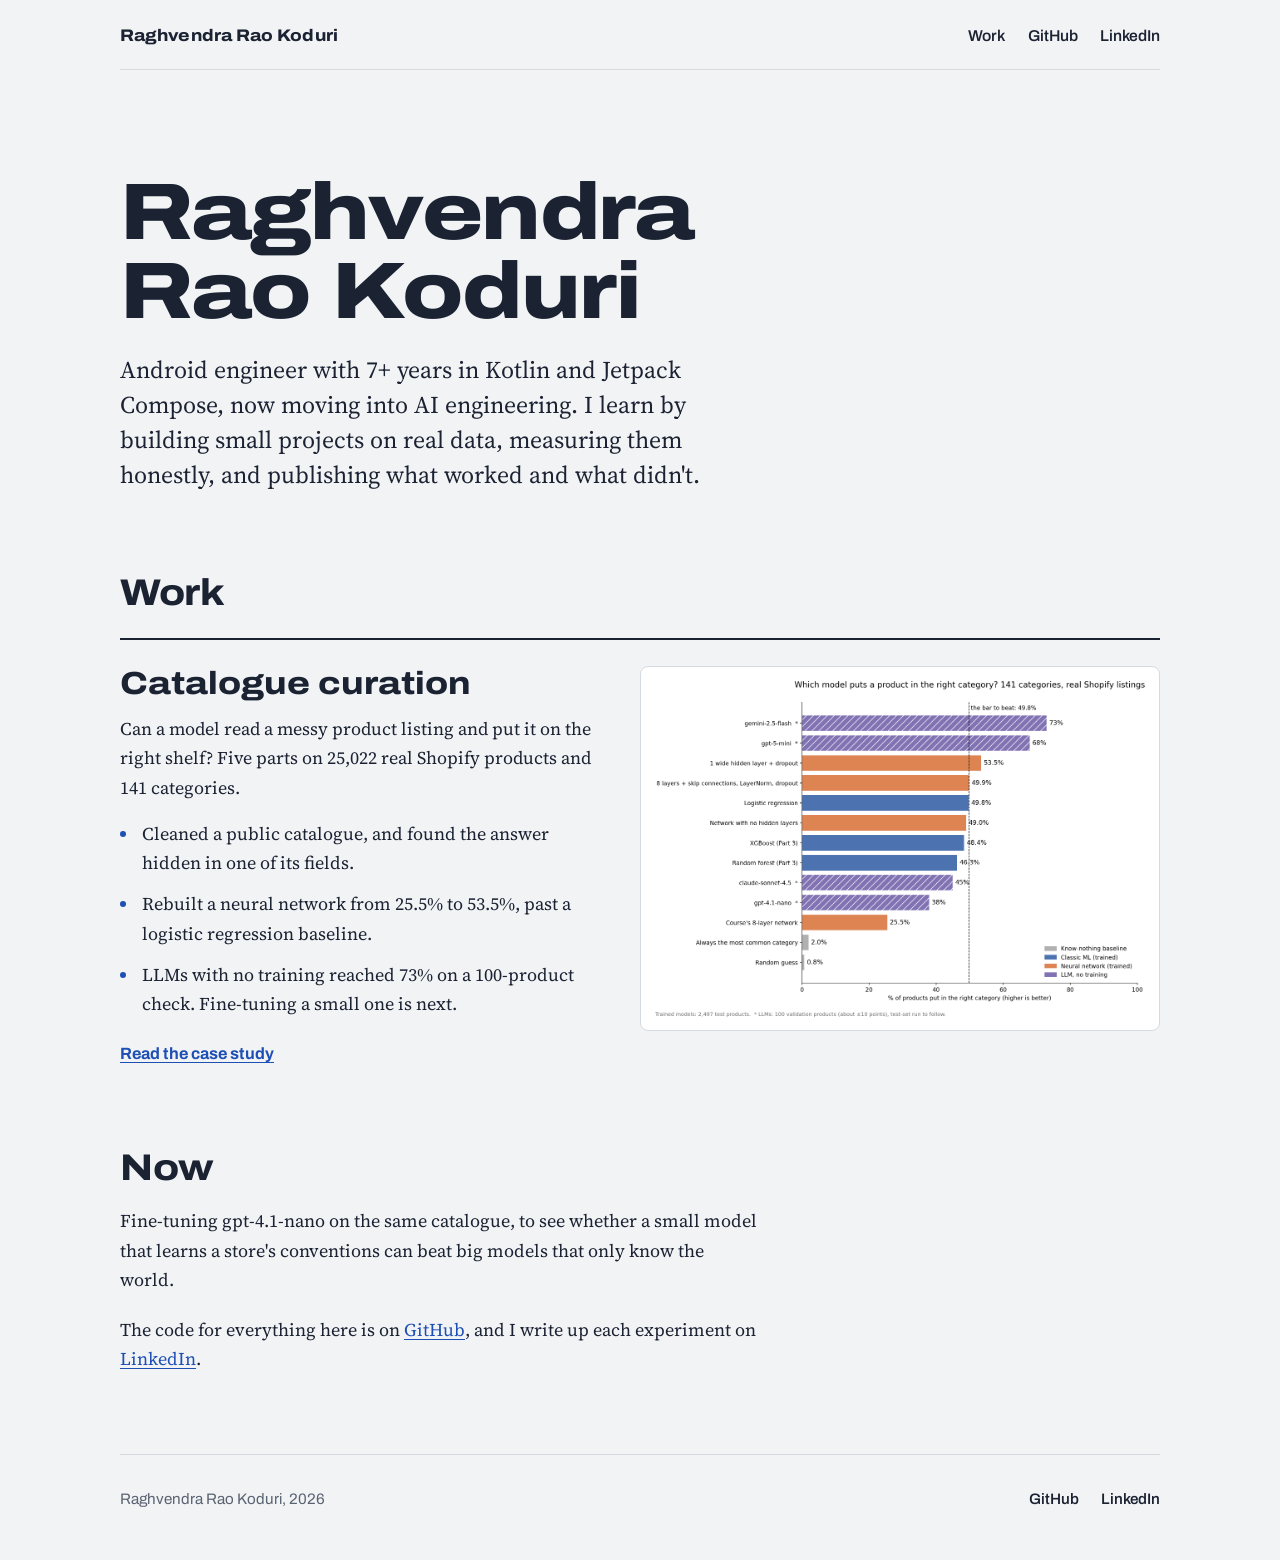
==== index.html @ 42eeff27 "Portfolio site: catalogue curation case study (parts 1 to 4) Co-Authored-By: Claude Opus 5.5 <norepl" ====
<!doctype html>
<html lang="en">
<head>
  <meta charset="utf-8">
  <meta name="viewport" content="width=device-width, initial-scale=1">
  <title>Raghvendra Rao Koduri | Android engineer moving into AI engineering</title>
  <meta name="description" content="Android engineer with 7+ years in Kotlin and Jetpack Compose, moving into AI engineering by building small, measured projects on real data.">
  <meta property="og:type" content="website">
  <meta property="og:title" content="Raghvendra Rao Koduri">
  <meta property="og:description" content="Android engineer moving into AI engineering. Small projects on real data, measured honestly and published.">
  <meta property="og:url" content="https://raghvendra-rao-koduri.vercel.app/">
  <meta property="og:image" content="https://raghvendra-rao-koduri.vercel.app/og-home.png">
  <meta property="og:image:width" content="1200">
  <meta property="og:image:height" content="630">
  <meta property="og:image:alt" content="Raghvendra Rao Koduri: Android engineer moving into AI engineering.">
  <meta name="twitter:card" content="summary_large_image">
  <meta name="theme-color" content="#f1f3f5">
  <link rel="icon" href="favicon.svg" type="image/svg+xml">
  <link rel="preload" href="fonts/archivo-latin-standard-normal.woff2" as="font" type="font/woff2" crossorigin>
  <link rel="stylesheet" href="styles.css">
</head>
<body>
  <a class="skip-link" href="#main">Skip to content</a>
  <div class="wrap">
    <header class="site-header">
      <a class="site-name" href="./">Raghvendra Rao Koduri</a>
      <nav class="site-nav" aria-label="Site">
        <a href="#work">Work</a>
        <a href="https://github.com/raghu619">GitHub</a>
        <a href="https://www.linkedin.com/in/raghvendra-rao-koduri-6b339595/">LinkedIn</a>
      </nav>
    </header>

    <main id="main">
      <section class="intro" aria-labelledby="intro-title">
        <h1 id="intro-title">Raghvendra Rao Koduri</h1>
        <p class="dek">Android engineer with 7+ years in Kotlin and Jetpack Compose, now moving into AI engineering. I learn by building small projects on real data, measuring them honestly, and publishing what worked and what didn't.</p>
      </section>

      <section class="section" id="work" aria-labelledby="work-title">
        <h2 id="work-title">Work</h2>
        <article class="work-item" aria-labelledby="work-catalog">
          <div>
            <h3 id="work-catalog"><a href="projects/catalog-curation/">Catalogue curation</a></h3>
            <p class="work-item__q">Can a model read a messy product listing and put it on the right shelf? Five parts on 25,022 real Shopify products and 141 categories.</p>
            <ul class="findings">
              <li>Cleaned a public catalogue, and found the answer hidden in one of its fields.</li>
              <li>Rebuilt a neural network from 25.5% to 53.5%, past a logistic regression baseline.</li>
              <li>LLMs with no training reached 73% on a 100-product check. Fine-tuning a small one is next.</li>
            </ul>
            <a class="work-item__cta" href="projects/catalog-curation/">Read the case study</a>
          </div>
          <a class="work-item__img" href="projects/catalog-curation/" tabindex="-1" aria-hidden="true">
            <img src="assets/catalog-curation/part4_final_results.png" width="2396" height="1654" alt="">
          </a>
        </article>
      </section>

      <section class="section now" id="now" aria-labelledby="now-title">
        <h2 id="now-title">Now</h2>
        <p>Fine-tuning gpt-4.1-nano on the same catalogue, to see whether a small model that learns a store's conventions can beat big models that only know the world.</p>
        <p>The code for everything here is on <a href="https://github.com/raghu619">GitHub</a>, and I write up each experiment on <a href="https://www.linkedin.com/in/raghvendra-rao-koduri-6b339595/">LinkedIn</a>.</p>
      </section>
    </main>

    <footer class="site-footer">
      <span>Raghvendra Rao Koduri, 2026</span>
      <nav aria-label="Elsewhere">
        <a href="https://github.com/raghu619">GitHub</a>
        <a href="https://www.linkedin.com/in/raghvendra-rao-koduri-6b339595/">LinkedIn</a>
      </nav>
    </footer>
  </div>
</body>
</html>
---- styles.css ----
/* Raghvendra Rao Koduri, portfolio
   Palette: cool paper, catalogue ink, aisle-sign blue, shelf-tag yellow.
   Type: Archivo (variable width + weight) for structure, Source Serif 4 for reading. */

@font-face {
  font-family: "Archivo Variable";
  font-style: normal;
  font-display: swap;
  font-weight: 100 900;
  font-stretch: 62% 125%;
  src: url("fonts/archivo-latin-standard-normal.woff2") format("woff2-variations");
  unicode-range: U+0000-00FF, U+0131, U+0152-0153, U+02BB-02BC, U+02C6, U+02DA, U+02DC, U+0304, U+0308, U+0329, U+2000-206F, U+20AC, U+2122, U+2191, U+2193, U+2212, U+2215, U+FEFF, U+FFFD;
}
@font-face {
  font-family: "Archivo Variable";
  font-style: normal;
  font-display: swap;
  font-weight: 100 900;
  font-stretch: 62% 125%;
  src: url("fonts/archivo-latin-ext-standard-normal.woff2") format("woff2-variations");
  unicode-range: U+0100-02BA, U+02BD-02C5, U+02C7-02CC, U+02CE-02D7, U+02DD-02FF, U+0304, U+0308, U+0329, U+1D00-1DBF, U+1E00-1E9F, U+1EF2-1EFF, U+2020, U+20A0-20AB, U+20AD-20C0, U+2113, U+2C60-2C7F, U+A720-A7FF;
}
@font-face {
  font-family: "Source Serif 4 Variable";
  font-style: normal;
  font-display: swap;
  font-weight: 200 900;
  src: url("fonts/source-serif-4-latin-standard-normal.woff2") format("woff2-variations");
}
@font-face {
  font-family: "Source Serif 4 Variable";
  font-style: italic;
  font-display: swap;
  font-weight: 200 900;
  src: url("fonts/source-serif-4-latin-standard-italic.woff2") format("woff2-variations");
}

:root {
  --paper: #f1f3f5;
  --surface: #ffffff;
  --ink: #1b2232;
  --muted: #5a6372;
  --rule: #d5dae1;
  --aisle: #1e4fb4;
  --aisle-deep: #173f91;
  --tag: #ffd43b;
  --right: #1d7a48;
  --close: #9a5a00;
  --wrong: #b3372c;

  --font-ui: "Archivo Variable", "Archivo", system-ui, -apple-system, "Segoe UI", sans-serif;
  --font-text: "Source Serif 4 Variable", "Source Serif 4", Georgia, "Times New Roman", serif;

  --wrap: 70rem;
  --measure: 40rem;
  --gutter: clamp(1rem, 4vw, 2.5rem);
}

*,
*::before,
*::after { box-sizing: border-box; }

html { -webkit-text-size-adjust: 100%; }

body {
  margin: 0;
  background: var(--paper);
  color: var(--ink);
  font-family: var(--font-text);
  font-size: 1.125rem;
  line-height: 1.65;
  font-optical-sizing: auto;
  -webkit-font-smoothing: antialiased;
  text-rendering: optimizeLegibility;
}

img { max-width: 100%; height: auto; display: block; }

a { color: var(--aisle); text-decoration-thickness: 1px; text-underline-offset: 0.18em; }
a:hover { color: var(--aisle-deep); text-decoration-thickness: 2px; }

:focus-visible { outline: 3px solid var(--aisle); outline-offset: 3px; border-radius: 3px; }

.skip-link {
  position: absolute; left: -999px; top: 0.5rem;
  background: var(--ink); color: #fff; padding: 0.5rem 0.9rem; border-radius: 4px;
  font-family: var(--font-ui); font-weight: 600; z-index: 10;
}
.skip-link:focus { left: 0.5rem; }

.wrap { max-width: var(--wrap); margin: 0 auto; padding: 0 var(--gutter); }

/* ---------- Header and footer ---------- */

.site-header {
  display: flex; flex-wrap: wrap; gap: 0.5rem 1.5rem;
  justify-content: space-between; align-items: baseline;
  padding: 1.4rem 0 1.2rem;
  border-bottom: 1px solid var(--rule);
  font-family: var(--font-ui);
}
.site-name {
  color: var(--ink); text-decoration: none;
  font-weight: 760; font-stretch: 112%; font-size: 1.05rem; letter-spacing: 0.005em;
}
.site-name:hover { color: var(--ink); }
.site-nav { display: flex; gap: 1.4rem; font-size: 0.98rem; }
.site-nav a { color: var(--ink); text-decoration: none; font-weight: 560; }
.site-nav a:hover, .site-nav a[aria-current="page"] { text-decoration: underline; text-decoration-thickness: 2px; text-underline-offset: 0.3em; }

.site-footer {
  margin-top: clamp(3rem, 7vw, 5rem);
  border-top: 1px solid var(--rule);
  padding: 2rem 0 3rem;
  font-family: var(--font-ui); font-size: 0.95rem; color: var(--muted);
  display: flex; flex-wrap: wrap; gap: 0.75rem 2rem; justify-content: space-between;
}
.site-footer nav { display: flex; gap: 1.4rem; }
.site-footer a { color: var(--ink); font-weight: 560; text-decoration: none; }
.site-footer a:hover { text-decoration: underline; }

/* ---------- Type ---------- */

h1, h2, h3 { font-family: var(--font-ui); color: var(--ink); margin: 0; text-wrap: balance; }
h1 {
  font-size: clamp(2.6rem, 1.3rem + 5vw, 5rem);
  font-weight: 820; font-stretch: 122%;
  line-height: 0.98; letter-spacing: -0.018em;
}
h2 {
  font-size: clamp(1.6rem, 1.2rem + 1.4vw, 2.35rem);
  font-weight: 760; font-stretch: 114%;
  line-height: 1.08; letter-spacing: -0.008em;
}
h3 { font-size: 1.22rem; font-weight: 700; line-height: 1.25; }

p { margin: 0 0 1.1em; }
.measure { max-width: var(--measure); }

.dek {
  font-size: clamp(1.2rem, 1.05rem + 0.6vw, 1.5rem);
  line-height: 1.45; max-width: 38rem; margin: 1.4rem 0 0;
}

.breadcrumb { font-family: var(--font-ui); font-size: 0.95rem; color: var(--muted); margin: 2.6rem 0 1rem; }
.breadcrumb a { color: var(--muted); }

.status {
  display: flex; flex-wrap: wrap; align-items: center; gap: 0.6rem 1.4rem;
  margin: 1.8rem 0 0; font-family: var(--font-ui); font-size: 0.98rem;
}
.status__state { display: inline-flex; align-items: center; gap: 0.5rem; font-weight: 600; }
.status__state::before {
  content: ""; width: 0.65rem; height: 0.65rem; border-radius: 50%;
  background: var(--tag); box-shadow: 0 0 0 2px var(--ink) inset;
}
.status a { font-weight: 600; }

/* ---------- Sections ---------- */

.section { padding: clamp(3rem, 7vw, 5rem) 0 0; }
.section > h2 { margin-bottom: 1.1rem; }
.section__intro { max-width: var(--measure); color: var(--ink); }

.lesson {
  max-width: var(--measure);
  margin: 1.8rem 0 0; padding: 0.15rem 0 0.15rem 1rem;
  border-left: 5px solid var(--tag);
  font-family: var(--font-ui); font-weight: 620; font-size: 1.08rem; line-height: 1.45;
}

.findings { max-width: var(--measure); margin: 0 0 1.4rem; padding-left: 1.2rem; }
.findings li { margin: 0 0 0.7rem; padding-left: 0.2rem; }
.findings li::marker { color: var(--aisle); }
.findings strong { font-family: var(--font-ui); font-weight: 680; }

.note { font-size: 0.98rem; color: var(--muted); max-width: var(--measure); }

/* ---------- Figures ---------- */

.figure { margin: 2rem 0; max-width: 62rem; }
.figure__frame {
  background: var(--surface); border: 1px solid var(--rule); border-radius: 8px;
  padding: clamp(0.5rem, 1.5vw, 1rem);
}
.figure__zoom { display: block; cursor: zoom-in; border-radius: 4px; }
.figure figcaption { font-family: var(--font-ui); font-size: 0.92rem; color: var(--muted); margin-top: 0.6rem; max-width: var(--measure); }

/* ---------- Shelve it (case study hero) ---------- */

.shelve { margin-top: clamp(2.5rem, 6vw, 4rem); }
.shelve__head { max-width: var(--measure); margin-bottom: 1.4rem; }
.shelve__head p { margin: 0.6rem 0 0; color: var(--muted); font-size: 1.05rem; }

.shelve__grid { display: grid; grid-template-columns: minmax(16rem, 22rem) 1fr; gap: 1.25rem; align-items: start; }

.tags { display: grid; gap: 0.75rem; }
.tag {
  display: block; width: 100%; text-align: left; cursor: pointer;
  background: var(--surface); color: var(--ink);
  border: 1px solid var(--rule); border-radius: 6px; padding: 0; overflow: hidden;
  font: inherit;
  transition: border-color 0.15s ease, box-shadow 0.15s ease;
}
.tag__edge { display: block; height: 0.55rem; background: var(--tag); }
.tag__title {
  display: block; padding: 0.8rem 1rem 0.2rem;
  font-family: var(--font-ui); font-weight: 640; font-size: 1.02rem; line-height: 1.3;
}
.tag__meta { display: block; padding: 0 1rem 0.9rem; font-family: var(--font-ui); font-size: 0.86rem; color: var(--muted); }
.tag:hover { border-color: var(--ink); }
.tag[aria-selected="true"] { border-color: var(--aisle); box-shadow: 0 0 0 2px var(--aisle); }

.answer {
  background: var(--surface); border: 1px solid var(--rule); border-radius: 8px;
  padding: clamp(1.1rem, 2.6vw, 1.9rem);
}
.answer + .answer { margin-top: 1rem; }
.js .answer + .answer { margin-top: 0; }
.answer__label { font-family: var(--font-ui); font-size: 0.95rem; color: var(--muted); margin: 0 0 0.5rem; }

.shelf-path { display: inline-flex; flex-wrap: wrap; margin: 0 0 1.4rem; font-family: var(--font-ui); font-size: clamp(1.05rem, 0.95rem + 0.5vw, 1.3rem); line-height: 1.25; }
.shelf-path__aisle { background: var(--aisle); color: #fff; padding: 0.45rem 0.75rem; border-radius: 5px 0 0 5px; font-weight: 600; }
.shelf-path__shelf { background: var(--tag); color: var(--ink); padding: 0.45rem 0.75rem; border-radius: 0 5px 5px 0; font-weight: 780; }

.verdicts { list-style: none; margin: 0; padding: 0; border-top: 1px solid var(--rule); }
.verdict {
  display: grid; grid-template-columns: minmax(9rem, 1fr) minmax(11rem, 1.25fr) minmax(9rem, 1fr); gap: 0.3rem 1.25rem;
  padding: 0.9rem 0; border-bottom: 1px solid var(--rule);
  font-family: var(--font-ui); font-size: 0.98rem; line-height: 1.35;
}
.verdict__model { font-weight: 640; }
.verdict__answer { color: var(--ink); }
.verdict__label { display: block; font-weight: 680; }
.verdict__label::before { content: ""; display: inline-block; width: 0.68rem; height: 0.68rem; margin-right: 0.5rem; border-radius: 2px; }
.verdict--right .verdict__label { color: var(--right); }
.verdict--right .verdict__label::before { background: var(--right); }
.verdict--close .verdict__label { color: var(--close); }
.verdict--close .verdict__label::before { background: var(--close); border-radius: 50%; }
.verdict--wrong .verdict__label { color: var(--wrong); }
.verdict--wrong .verdict__label::before { background: var(--wrong); transform: rotate(45deg) scale(0.9); }
.verdict__sure { display: block; font-weight: 450; color: var(--muted); font-size: 0.88rem; margin-top: 0.2rem; padding-left: 1.18rem; }

.answer__note { margin: 1.2rem 0 0; font-size: 1.02rem; max-width: 38rem; }

@media (prefers-reduced-motion: no-preference) {
  .js .answer:not([hidden]) .verdict { animation: shelve-in 0.32s ease-out both; }
  .js .answer:not([hidden]) .verdict:nth-child(2) { animation-delay: 0.07s; }
  .js .answer:not([hidden]) .verdict:nth-child(3) { animation-delay: 0.14s; }
  .js .answer:not([hidden]) .shelf-path { animation: shelve-in 0.25s ease-out both; }
}
@keyframes shelve-in { from { opacity: 0; transform: translateY(6px); } to { opacity: 1; transform: none; } }

/* ---------- Aisle signs (the five parts) ---------- */

.aisles {
  list-style: none; margin: 2rem 0 0; padding: 0;
  display: grid; grid-template-columns: repeat(5, minmax(0, 1fr)); gap: 0.75rem;
}
.aisle-sign {
  display: flex; flex-direction: column; justify-content: space-between; gap: 1.2rem;
  min-height: 8.4rem; height: 100%; padding: 0.85rem 1rem 1rem;
  background: var(--aisle); color: #fff; text-decoration: none; border-radius: 6px;
  font-family: var(--font-ui);
}
.aisle-sign:hover { background: var(--aisle-deep); color: #fff; }
.aisle-sign__num { font-size: 2.7rem; font-weight: 860; font-stretch: 125%; line-height: 0.9; }
.aisle-sign__label { font-weight: 620; font-size: 0.98rem; line-height: 1.25; }
.aisle-sign--next { background: transparent; color: var(--aisle); border: 2px dashed var(--aisle); }
.aisle-sign--next:hover { background: rgba(30, 79, 180, 0.06); color: var(--aisle-deep); }

.part { padding-top: clamp(3rem, 7vw, 5rem); scroll-margin-top: 1rem; }
.part__head { display: flex; align-items: center; gap: 1rem; margin-bottom: 1.2rem; }
.part__num {
  flex: none; display: grid; place-items: center;
  width: 3rem; height: 3rem; border-radius: 5px;
  background: var(--aisle); color: #fff;
  font-family: var(--font-ui); font-weight: 860; font-stretch: 125%; font-size: 1.6rem;
}
.part--next .part__num { background: transparent; color: var(--aisle); border: 2px dashed var(--aisle); }

/* ---------- Results table ---------- */

.table-wrap { overflow-x: auto; margin-top: 2rem; max-width: 52rem; }
.results { width: 100%; border-collapse: collapse; font-family: var(--font-ui); font-size: 0.97rem; }
.results caption { text-align: left; color: var(--muted); font-size: 0.92rem; padding-bottom: 0.6rem; }
.results th, .results td { padding: 0.6rem 0.9rem 0.6rem 0; text-align: left; border-bottom: 1px solid var(--rule); vertical-align: top; }
.results th { font-weight: 680; color: var(--muted); font-size: 0.9rem; }
.results td.num, .results th.num { text-align: right; font-variant-numeric: tabular-nums; }
.results td.num { font-weight: 680; }
.results tr.is-best td { background: rgba(255, 212, 59, 0.28); }
.results tr.is-best td:first-child { box-shadow: inset 4px 0 0 var(--tag); padding-left: 0.6rem; }
.results .group td { padding-top: 1.3rem; font-weight: 700; color: var(--ink); border-bottom: 2px solid var(--ink); }

/* ---------- Problems and fixes ---------- */

.fixes { margin: 1.6rem 0 0; max-width: 60rem; }
.fix { display: grid; grid-template-columns: 1fr 1fr; gap: 0.4rem 2rem; padding: 1.1rem 0; border-top: 1px solid var(--rule); }
.fix:last-child { border-bottom: 1px solid var(--rule); }
.fix dt { font-family: var(--font-ui); font-weight: 700; font-size: 1.02rem; line-height: 1.35; }
.fix dt span { display: block; font-family: var(--font-text); font-weight: 400; font-size: 1rem; color: var(--muted); margin-top: 0.3rem; }
.fix dd { margin: 0; font-size: 1.02rem; }

.stack { max-width: var(--measure); }

.links { list-style: none; margin: 1.2rem 0 0; padding: 0; max-width: var(--measure); }
.links li { padding: 0.75rem 0; border-top: 1px solid var(--rule); font-family: var(--font-ui); }
.links li:last-child { border-bottom: 1px solid var(--rule); }
.links a { font-weight: 640; overflow-wrap: anywhere; }
.links span { display: block; color: var(--muted); font-size: 0.92rem; }

/* ---------- Home ---------- */

.intro { padding: clamp(3rem, 9vw, 6.5rem) 0 0; }
.intro h1 { max-width: 14ch; }

.work-item {
  display: grid; grid-template-columns: minmax(0, 1fr) minmax(0, 1.1fr); gap: clamp(1.25rem, 4vw, 3rem);
  align-items: start; margin-top: 1.6rem; padding-top: 1.6rem; border-top: 2px solid var(--ink);
}
.work-item h3 { font-size: clamp(1.5rem, 1.2rem + 1vw, 2rem); font-weight: 780; font-stretch: 116%; line-height: 1.1; }
.work-item h3 a { color: var(--ink); text-decoration: none; }
.work-item h3 a:hover { text-decoration: underline; text-decoration-thickness: 2px; }
.work-item__q { margin: 0.8rem 0 1rem; font-size: 1.12rem; }
.work-item .findings { margin-bottom: 1.2rem; }
.work-item__cta { font-family: var(--font-ui); font-weight: 680; font-size: 1.02rem; }
.work-item__img { display: block; background: var(--surface); border: 1px solid var(--rule); border-radius: 8px; padding: 0.6rem; }
.work-item__img:hover { border-color: var(--ink); }

.now { max-width: var(--measure); }

/* ---------- Responsive ---------- */

@media (max-width: 860px) {
  .shelve__grid { grid-template-columns: 1fr; }
  .tags { grid-auto-flow: column; grid-auto-columns: minmax(14rem, 78%); overflow-x: auto; scroll-snap-type: x mandatory; padding-bottom: 0.4rem; }
  .tag { scroll-snap-align: start; }
  .verdict { grid-template-columns: 1fr; }
  .aisles { grid-template-columns: none; grid-auto-flow: column; grid-auto-columns: minmax(9.5rem, 42%); overflow-x: auto; scroll-snap-type: x mandatory; padding-bottom: 0.4rem; }
  .aisles li { scroll-snap-align: start; }
  .fix { grid-template-columns: 1fr; }
  .work-item { grid-template-columns: 1fr; }
}

@media (prefers-reduced-motion: reduce) {
  * { transition: none !important; animation: none !important; scroll-behavior: auto !important; }
}

@media print {
  body { background: #fff; }
  .site-nav, .skip-link { display: none; }
}
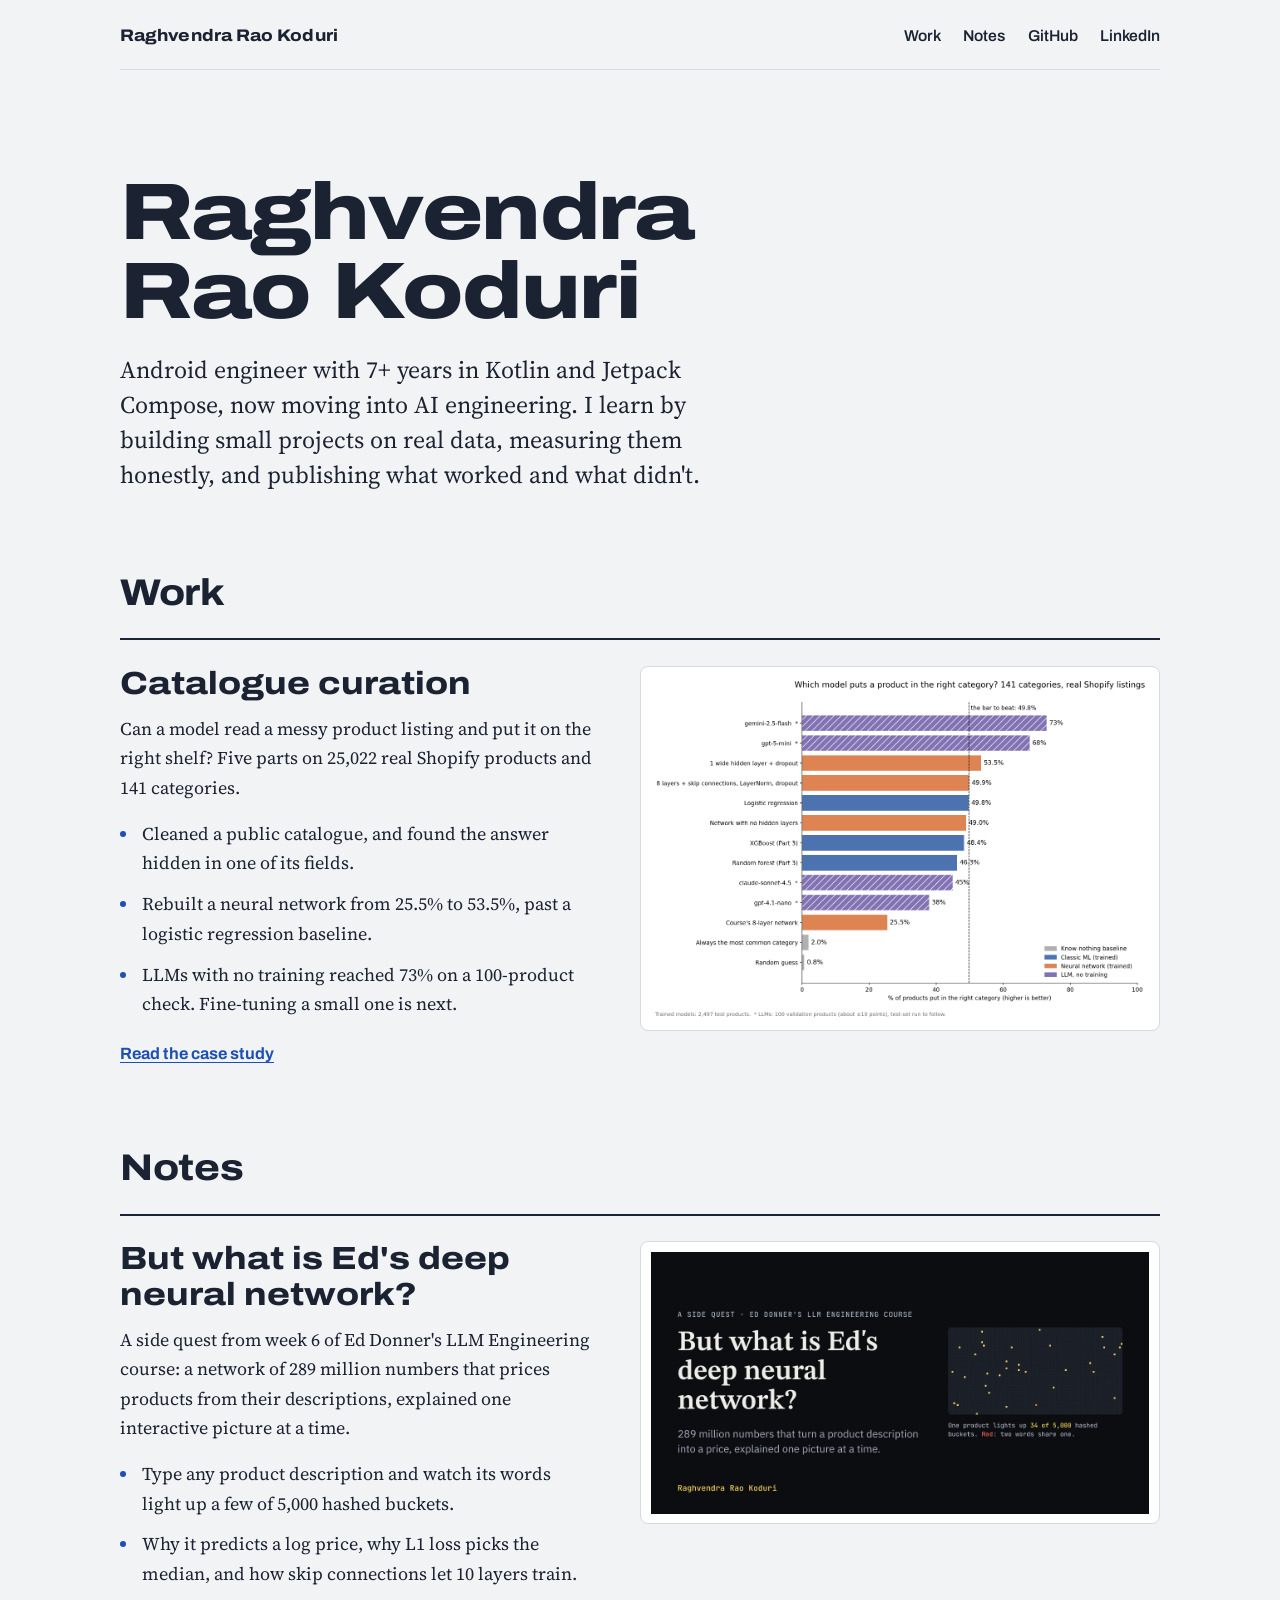
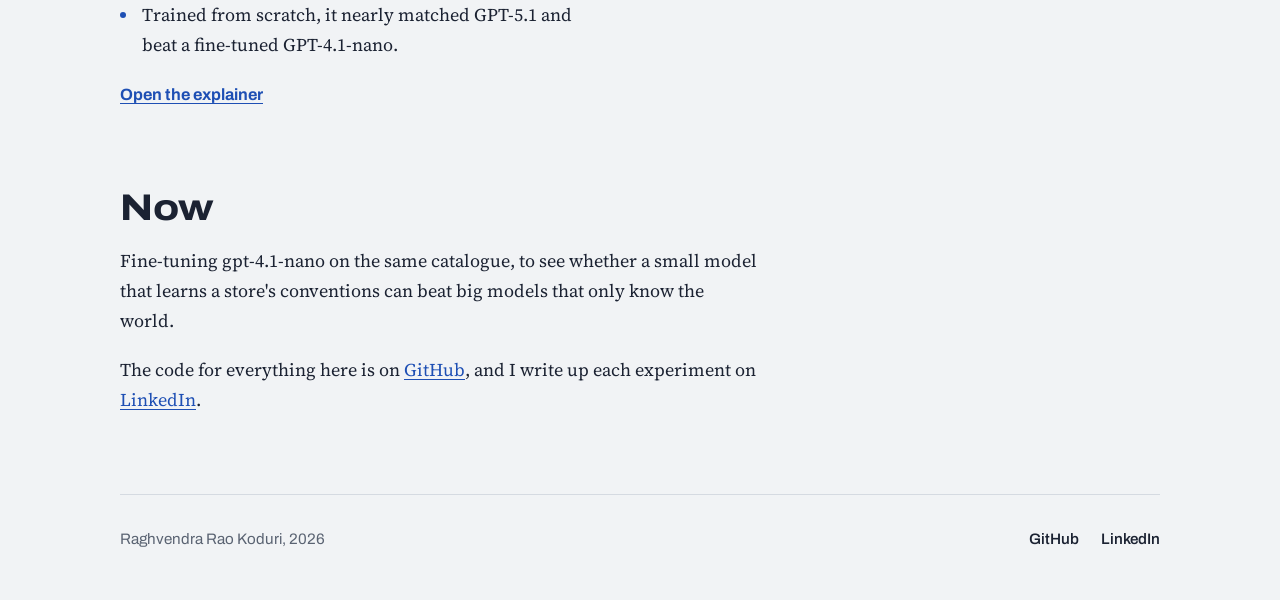
==== commit 2a83b2ca: "Add a Notes section with the deep neural network explainer - notes/deep-neural-network/: an interact" ====
--- a/index.html
+++ b/index.html
@@ -26,6 +26,7 @@
       <a class="site-name" href="./">Raghvendra Rao Koduri</a>
       <nav class="site-nav" aria-label="Site">
         <a href="#work">Work</a>
+        <a href="#notes">Notes</a>
         <a href="https://github.com/raghu619">GitHub</a>
         <a href="https://www.linkedin.com/in/raghvendra-rao-koduri-6b339595/">LinkedIn</a>
       </nav>
@@ -56,6 +57,25 @@
         </article>
       </section>
 
+      <section class="section" id="notes" aria-labelledby="notes-title">
+        <h2 id="notes-title">Notes</h2>
+        <article class="work-item" aria-labelledby="note-dnn">
+          <div>
+            <h3 id="note-dnn"><a href="notes/deep-neural-network/">But what is Ed's deep neural network?</a></h3>
+            <p class="work-item__q">A side quest from week 6 of Ed Donner's LLM Engineering course: a network of 289 million numbers that prices products from their descriptions, explained one interactive picture at a time.</p>
+            <ul class="findings">
+              <li>Type any product description and watch its words light up a few of 5,000 hashed buckets.</li>
+              <li>Why it predicts a log price, why L1 loss picks the median, and how skip connections let 10 layers train.</li>
+              <li>Trained from scratch, it nearly matched GPT-5.1 and beat a fine-tuned GPT-4.1-nano.</li>
+            </ul>
+            <a class="work-item__cta" href="notes/deep-neural-network/">Open the explainer</a>
+          </div>
+          <a class="work-item__img" href="notes/deep-neural-network/" tabindex="-1" aria-hidden="true">
+            <img src="assets/deep-neural-network/og-deep-neural-network.png" width="1200" height="630" alt="">
+          </a>
+        </article>
+      </section>
+
       <section class="section now" id="now" aria-labelledby="now-title">
         <h2 id="now-title">Now</h2>
         <p>Fine-tuning gpt-4.1-nano on the same catalogue, to see whether a small model that learns a store's conventions can beat big models that only know the world.</p>
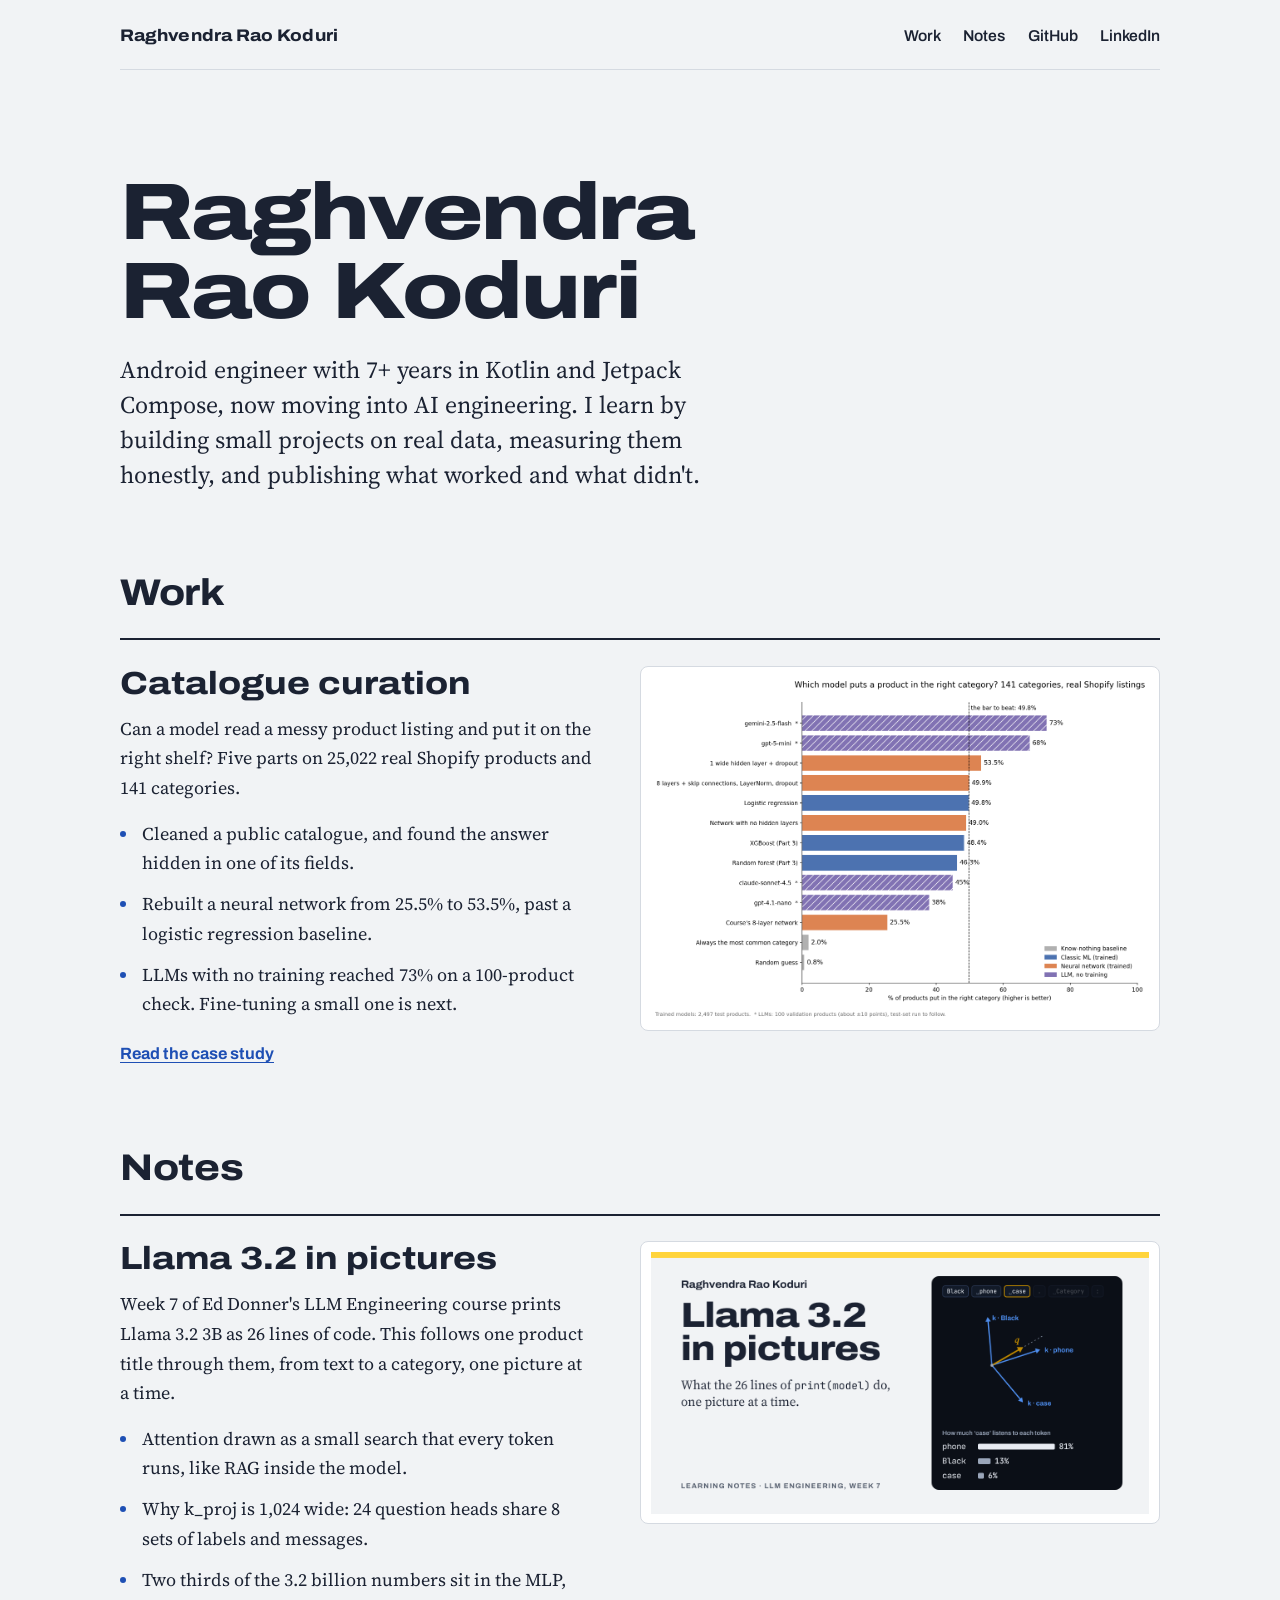
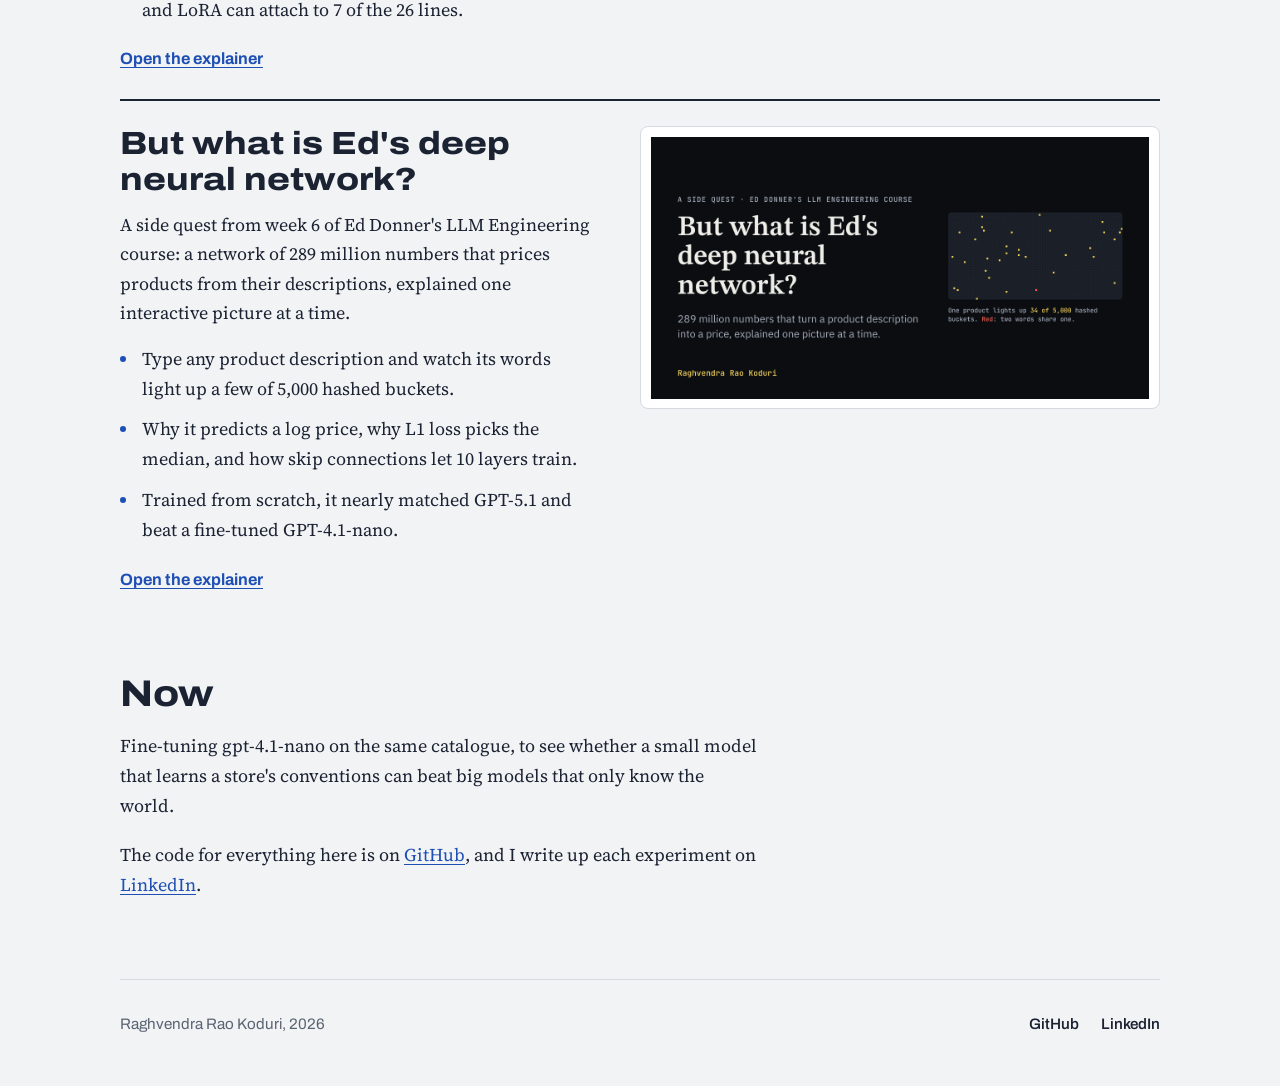
==== commit 5b3824c9: "Add Llama 3.2 in pictures note" ====
--- a/index.html
+++ b/index.html
@@ -59,6 +59,21 @@
 
       <section class="section" id="notes" aria-labelledby="notes-title">
         <h2 id="notes-title">Notes</h2>
+        <article class="work-item" aria-labelledby="note-llama">
+          <div>
+            <h3 id="note-llama"><a href="notes/llama-in-pictures/">Llama 3.2 in pictures</a></h3>
+            <p class="work-item__q">Week 7 of Ed Donner's LLM Engineering course prints Llama 3.2 3B as 26 lines of code. This follows one product title through them, from text to a category, one picture at a time.</p>
+            <ul class="findings">
+              <li>Attention drawn as a small search that every token runs, like RAG inside the model.</li>
+              <li>Why k_proj is 1,024 wide: 24 question heads share 8 sets of labels and messages.</li>
+              <li>Two thirds of the 3.2 billion numbers sit in the MLP, and LoRA can attach to 7 of the 26 lines.</li>
+            </ul>
+            <a class="work-item__cta" href="notes/llama-in-pictures/">Open the explainer</a>
+          </div>
+          <a class="work-item__img" href="notes/llama-in-pictures/" tabindex="-1" aria-hidden="true">
+            <img src="assets/llama-in-pictures/og-llama-in-pictures.png" width="1200" height="630" alt="">
+          </a>
+        </article>
         <article class="work-item" aria-labelledby="note-dnn">
           <div>
             <h3 id="note-dnn"><a href="notes/deep-neural-network/">But what is Ed's deep neural network?</a></h3>
